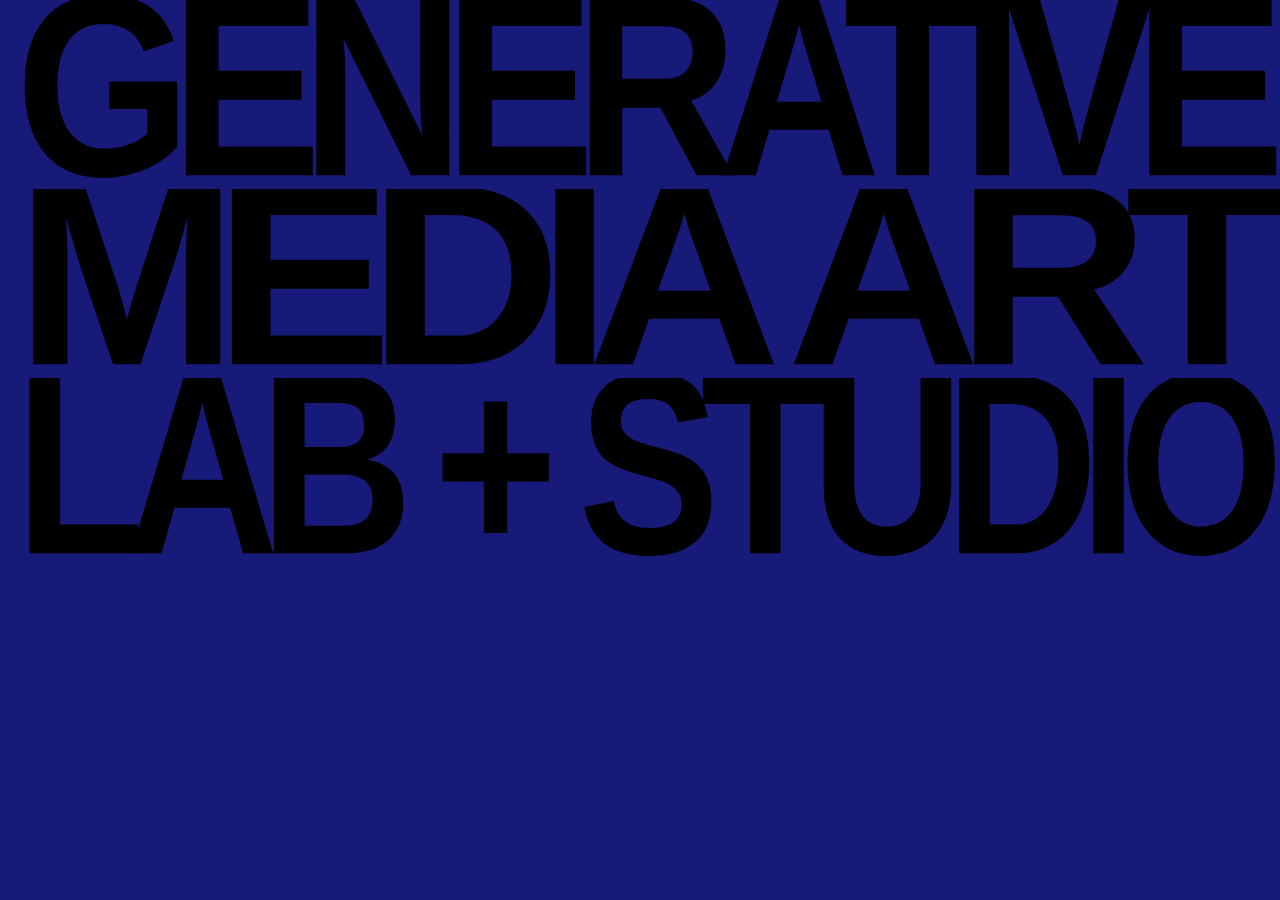
==== landing/index.html @ 099f0b15 "Build edge-to-edge typographic identity: index.html" ====
<!doctype html>
<html lang="en">
<head>
  <meta charset="utf-8">
  <meta name="viewport" content="width=device-width, initial-scale=1, viewport-fit=cover">
  <meta name="theme-color" content="#171a78">
  <title>Generative Media Art Lab + Studio</title>
  <link rel="stylesheet" href="./style.css">
</head>
<body>
  <main class="poster" aria-labelledby="title">
    <h1 id="title" class="title" aria-label="GENERATIVE MEDIA ART LAB + STUDIO">
      <span class="row row-one"><svg viewBox="0 20 1000 145" preserveAspectRatio="none" aria-hidden="true" focusable="false"><text x="12" y="157" textLength="976" lengthAdjust="spacingAndGlyphs">GENERATIVE</text></svg></span>
      <span class="row row-two"><svg viewBox="0 20 1000 145" preserveAspectRatio="none" aria-hidden="true" focusable="false"><text x="12" y="157" textLength="976" lengthAdjust="spacingAndGlyphs">MEDIA ART</text></svg></span>
      <span class="row row-three"><svg viewBox="0 20 1000 145" preserveAspectRatio="none" aria-hidden="true" focusable="false"><text x="12" y="157" textLength="976" lengthAdjust="spacingAndGlyphs">LAB + STUDIO</text></svg></span>
    </h1>
    <div class="identity">
      <p class="row acronym" aria-label="GSAIM"><svg viewBox="0 20 1000 145" preserveAspectRatio="none" aria-hidden="true" focusable="false"><text x="12" y="157" textLength="976" lengthAdjust="spacingAndGlyphs">GSAIM</text></svg></p>
      <div class="location">
        <p class="row university" aria-label="CHUNG-ANG UNIV."><svg viewBox="0 20 1000 145" preserveAspectRatio="none" aria-hidden="true" focusable="false"><text x="12" y="157" textLength="976" lengthAdjust="spacingAndGlyphs">CHUNG-ANG UNIV.</text></svg></p>
        <p class="row city" aria-label="SEOUL, KOREA"><svg viewBox="0 20 1000 145" preserveAspectRatio="none" aria-hidden="true" focusable="false"><text x="12" y="157" textLength="976" lengthAdjust="spacingAndGlyphs">SEOUL, KOREA</text></svg></p>
      </div>
    </div>
  </main>
  <script src="./script.js"></script>
</body>
</html>
---- landing/style.css ----
:root{--ground:#171a78;--ink:#f6f3e7;--px:0;--py:0;--drift:0}
*{box-sizing:border-box}html,body{margin:0;width:100%;min-height:100%}body{font-family:Arial,Helvetica,sans-serif;background:var(--ground);color:var(--ink)}button{font:inherit}
.signal{position:relative;isolation:isolate;overflow:hidden;min-height:100svh;display:flex;flex-direction:column;padding:28px 32px;background:var(--ground)}
.identity,.meta{position:relative;z-index:3;display:flex;justify-content:space-between;gap:18px;font-size:10px;letter-spacing:.08em}.identity{align-items:center}.meta{font-family:monospace;text-transform:uppercase;font-size:9px;color:#c9ccff}.hint{opacity:.6}
.transmission{margin:auto 0;width:100%;padding:62px 0 48px}h1{margin:0;font-size:clamp(60px,15.8vw,270px);font-weight:900;letter-spacing:-.09em;line-height:.72}.line{display:block;position:relative;width:max-content;white-space:nowrap;will-change:transform;transform-origin:50% 50%}
.line-one{margin-left:-5vw;transform:translate(calc(var(--px)*5vw + var(--drift)*1.8vw),calc(var(--py)*-2vh)) rotate(calc(-3deg + var(--px)*2deg))}
.line-two{margin: .03em 0 .04em 17vw;font-style:italic;transform:translate(calc(var(--px)*-8vw - var(--drift)*2.4vw),calc(var(--py)*3vh)) rotate(calc(2deg - var(--px)*3deg))}
.line-three{margin-left:-1vw;transform:translate(calc(var(--px)*3vw + var(--drift)*1.4vw),calc(var(--py)*-1.5vh)) rotate(calc(-1deg + var(--py)*2deg))}.plus{font-weight:400}
.hero-bottom{position:relative;z-index:3;display:flex;justify-content:space-between;align-items:end;gap:20px;margin-top:58px}.hero-bottom p{font-size:11px;line-height:1.5;margin:0}.remix{display:flex;align-items:center;gap:24px;padding:8px 0;color:var(--ink);background:none;border:0;border-bottom:1px solid #f6f3e760;font-size:11px;cursor:pointer}.remix span:last-child{font-size:20px}.remix:hover{border-color:var(--ink)}.remix:focus-visible{outline:2px solid var(--ink);outline-offset:6px}
.signal.remixed .line-one{margin-left:2vw}.signal.remixed .line-two{margin-left:8vw}.signal.remixed .line-three{margin-left:-6vw}
@media(min-width:1800px){h1{font-size:15vw}}
@media(max-width:600px){.signal{padding:22px 18px}.identity{font-size:9px;letter-spacing:0}.transmission{padding:95px 0 75px}h1{font-size:18vw;line-height:.82}.line-one{margin-left:-8vw}.line-two{margin-left:7vw}.line-three{margin-left:-5vw}.hero-bottom{margin-top:48px}.hero-bottom p,.remix{font-size:9px}.remix{gap:12px}.meta{font-size:7px}.hint{display:none}}
@media(max-height:500px) and (min-width:601px){.signal{padding:18px 28px}.transmission{padding:35px 0}h1{font-size:21vh}.hero-bottom{margin-top:28px}.line-two{margin-left:28vw}}
@media(prefers-reduced-motion:reduce){.line{transform:none;will-change:auto}.line-one{margin-left:-3vw}.line-two{margin-left:10vw}.line-three{margin-left:0}}
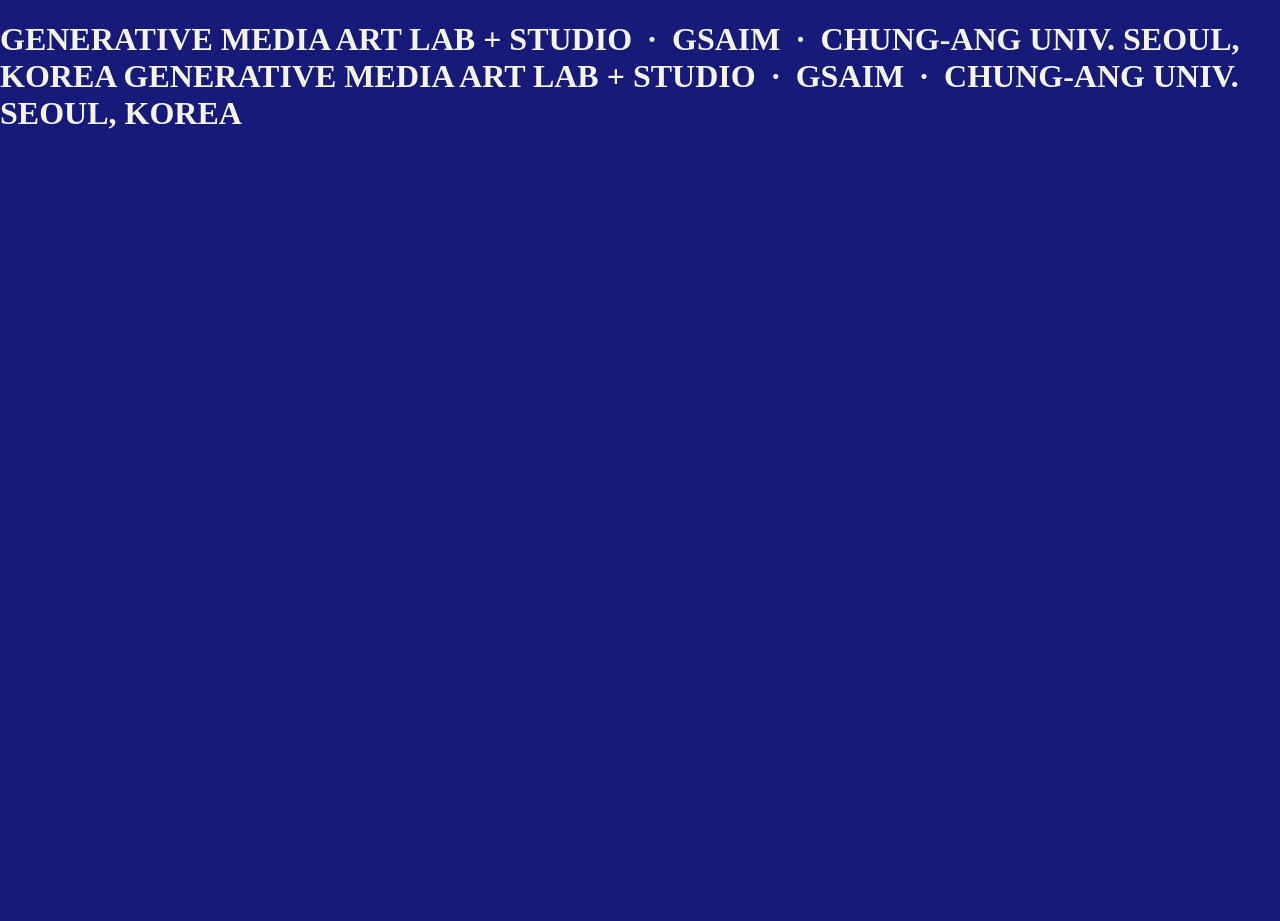
==== commit cb700ef5: "Use equal-size single-line scrolling identity: index.html" ====
--- a/landing/index.html
+++ b/landing/index.html
@@ -8,19 +8,11 @@
   <link rel="stylesheet" href="./style.css">
 </head>
 <body>
-  <main class="poster" aria-labelledby="title">
-    <h1 id="title" class="title" aria-label="GENERATIVE MEDIA ART LAB + STUDIO">
-      <span class="row row-one"><svg viewBox="0 20 1000 145" preserveAspectRatio="none" aria-hidden="true" focusable="false"><text x="12" y="157" textLength="976" lengthAdjust="spacingAndGlyphs">GENERATIVE</text></svg></span>
-      <span class="row row-two"><svg viewBox="0 20 1000 145" preserveAspectRatio="none" aria-hidden="true" focusable="false"><text x="12" y="157" textLength="976" lengthAdjust="spacingAndGlyphs">MEDIA ART</text></svg></span>
-      <span class="row row-three"><svg viewBox="0 20 1000 145" preserveAspectRatio="none" aria-hidden="true" focusable="false"><text x="12" y="157" textLength="976" lengthAdjust="spacingAndGlyphs">LAB + STUDIO</text></svg></span>
+  <main class="marquee" tabindex="0" aria-label="Scrolling lab identity. Focus to pause.">
+    <h1 class="track" aria-label="GENERATIVE MEDIA ART LAB + STUDIO, GSAIM, CHUNG-ANG UNIV. SEOUL, KOREA">
+      <span class="copy" aria-hidden="true">GENERATIVE MEDIA ART LAB + STUDIO  ·  GSAIM  ·  CHUNG-ANG UNIV. SEOUL, KOREA</span>
+      <span class="copy" aria-hidden="true">GENERATIVE MEDIA ART LAB + STUDIO  ·  GSAIM  ·  CHUNG-ANG UNIV. SEOUL, KOREA</span>
     </h1>
-    <div class="identity">
-      <p class="row acronym" aria-label="GSAIM"><svg viewBox="0 20 1000 145" preserveAspectRatio="none" aria-hidden="true" focusable="false"><text x="12" y="157" textLength="976" lengthAdjust="spacingAndGlyphs">GSAIM</text></svg></p>
-      <div class="location">
-        <p class="row university" aria-label="CHUNG-ANG UNIV."><svg viewBox="0 20 1000 145" preserveAspectRatio="none" aria-hidden="true" focusable="false"><text x="12" y="157" textLength="976" lengthAdjust="spacingAndGlyphs">CHUNG-ANG UNIV.</text></svg></p>
-        <p class="row city" aria-label="SEOUL, KOREA"><svg viewBox="0 20 1000 145" preserveAspectRatio="none" aria-hidden="true" focusable="false"><text x="12" y="157" textLength="976" lengthAdjust="spacingAndGlyphs">SEOUL, KOREA</text></svg></p>
-      </div>
-    </div>
   </main>
   <script src="./script.js"></script>
 </body>
--- a/landing/style.css
+++ b/landing/style.css
@@ -1,14 +1,76 @@
-:root{--ground:#171a78;--ink:#f6f3e7;--px:0;--py:0;--drift:0}
-*{box-sizing:border-box}html,body{margin:0;width:100%;min-height:100%}body{font-family:Arial,Helvetica,sans-serif;background:var(--ground);color:var(--ink)}button{font:inherit}
-.signal{position:relative;isolation:isolate;overflow:hidden;min-height:100svh;display:flex;flex-direction:column;padding:28px 32px;background:var(--ground)}
-.identity,.meta{position:relative;z-index:3;display:flex;justify-content:space-between;gap:18px;font-size:10px;letter-spacing:.08em}.identity{align-items:center}.meta{font-family:monospace;text-transform:uppercase;font-size:9px;color:#c9ccff}.hint{opacity:.6}
-.transmission{margin:auto 0;width:100%;padding:62px 0 48px}h1{margin:0;font-size:clamp(60px,15.8vw,270px);font-weight:900;letter-spacing:-.09em;line-height:.72}.line{display:block;position:relative;width:max-content;white-space:nowrap;will-change:transform;transform-origin:50% 50%}
-.line-one{margin-left:-5vw;transform:translate(calc(var(--px)*5vw + var(--drift)*1.8vw),calc(var(--py)*-2vh)) rotate(calc(-3deg + var(--px)*2deg))}
-.line-two{margin: .03em 0 .04em 17vw;font-style:italic;transform:translate(calc(var(--px)*-8vw - var(--drift)*2.4vw),calc(var(--py)*3vh)) rotate(calc(2deg - var(--px)*3deg))}
-.line-three{margin-left:-1vw;transform:translate(calc(var(--px)*3vw + var(--drift)*1.4vw),calc(var(--py)*-1.5vh)) rotate(calc(-1deg + var(--py)*2deg))}.plus{font-weight:400}
-.hero-bottom{position:relative;z-index:3;display:flex;justify-content:space-between;align-items:end;gap:20px;margin-top:58px}.hero-bottom p{font-size:11px;line-height:1.5;margin:0}.remix{display:flex;align-items:center;gap:24px;padding:8px 0;color:var(--ink);background:none;border:0;border-bottom:1px solid #f6f3e760;font-size:11px;cursor:pointer}.remix span:last-child{font-size:20px}.remix:hover{border-color:var(--ink)}.remix:focus-visible{outline:2px solid var(--ink);outline-offset:6px}
-.signal.remixed .line-one{margin-left:2vw}.signal.remixed .line-two{margin-left:8vw}.signal.remixed .line-three{margin-left:-6vw}
-@media(min-width:1800px){h1{font-size:15vw}}
-@media(max-width:600px){.signal{padding:22px 18px}.identity{font-size:9px;letter-spacing:0}.transmission{padding:95px 0 75px}h1{font-size:18vw;line-height:.82}.line-one{margin-left:-8vw}.line-two{margin-left:7vw}.line-three{margin-left:-5vw}.hero-bottom{margin-top:48px}.hero-bottom p,.remix{font-size:9px}.remix{gap:12px}.meta{font-size:7px}.hint{display:none}}
-@media(max-height:500px) and (min-width:601px){.signal{padding:18px 28px}.transmission{padding:35px 0}h1{font-size:21vh}.hero-bottom{margin-top:28px}.line-two{margin-left:28vw}}
-@media(prefers-reduced-motion:reduce){.line{transform:none;will-change:auto}.line-one{margin-left:-3vw}.line-two{margin-left:10vw}.line-three{margin-left:0}}
+:root {
+  --ground: #171a78;
+  --ink: #f6f3e7;
+  --px: 0;
+  --py: 0;
+}
+* { box-sizing: border-box; }
+html, body { margin: 0; width: 100%; height: 100%; }
+body { background: var(--ground); color: var(--ink); }
+.poster {
+  height: 100%;
+  height: 100svh;
+  min-height: 240px;
+  display: grid;
+  grid-template-rows: 3fr 1fr;
+  gap: clamp(4px, 1vh, 12px);
+  padding: clamp(8px, 1.4vw, 24px) clamp(6px, 1vw, 18px);
+  overflow: hidden;
+}
+.title {
+  display: grid;
+  grid-template-rows: repeat(3, minmax(0, 1fr));
+  gap: clamp(2px, .5vh, 6px);
+  margin: 0;
+  min-height: 0;
+}
+.row {
+  display: block;
+  min-width: 0;
+  min-height: 0;
+  margin: 0;
+  position: relative;
+}
+.row svg { display: block; width: 100%; height: 100%; overflow: visible; }
+.row text {
+  fill: currentColor;
+  font-family: "Arial Black", "Helvetica Neue", Arial, sans-serif;
+  font-size: 180px;
+  font-weight: 900;
+  letter-spacing: -5px;
+}
+.identity {
+  display: grid;
+  grid-template-columns: 1fr 1fr;
+  gap: clamp(12px, 2vw, 32px);
+  min-height: 0;
+}
+.location {
+  display: grid;
+  grid-template-rows: 1fr 1fr;
+  gap: 4px;
+  min-width: 0;
+  min-height: 0;
+}
+.row-one { transform: translate(calc(var(--px) * -7px), calc(var(--py) * 2px)); }
+.row-two { transform: translate(calc(var(--px) * 10px), calc(var(--py) * -3px)); }
+.row-three { transform: translate(calc(var(--px) * -5px), calc(var(--py) * 3px)); }
+.acronym { transform: translate(calc(var(--px) * 4px), calc(var(--py) * -2px)); }
+.location { transform: translate(calc(var(--px) * -3px), calc(var(--py) * 2px)); }
+.row-one svg { animation: breathe 11s ease-in-out infinite alternate; }
+.row-two svg { animation: breathe 13s ease-in-out -4s infinite alternate-reverse; }
+.row-three svg { animation: breathe 15s ease-in-out -8s infinite alternate; }
+@keyframes breathe {
+  from { transform: translateX(-.25%) scaleX(.992); }
+  to { transform: translateX(.25%) scaleX(1.002); }
+}
+@media (max-aspect-ratio: 3/4) {
+  .poster { grid-template-rows: 3fr 2fr; padding: 14px 8px; gap: 12px; }
+  .identity { grid-template-columns: 1fr; grid-template-rows: 1fr 1fr; gap: 12px; }
+  .location { gap: 6px; }
+  .title { gap: 8px; }
+}
+@media (prefers-reduced-motion: reduce) {
+  .row, .location, .row svg { transform: none; animation: none; }
+}
+.poster.paused .row svg { animation-play-state: paused; }
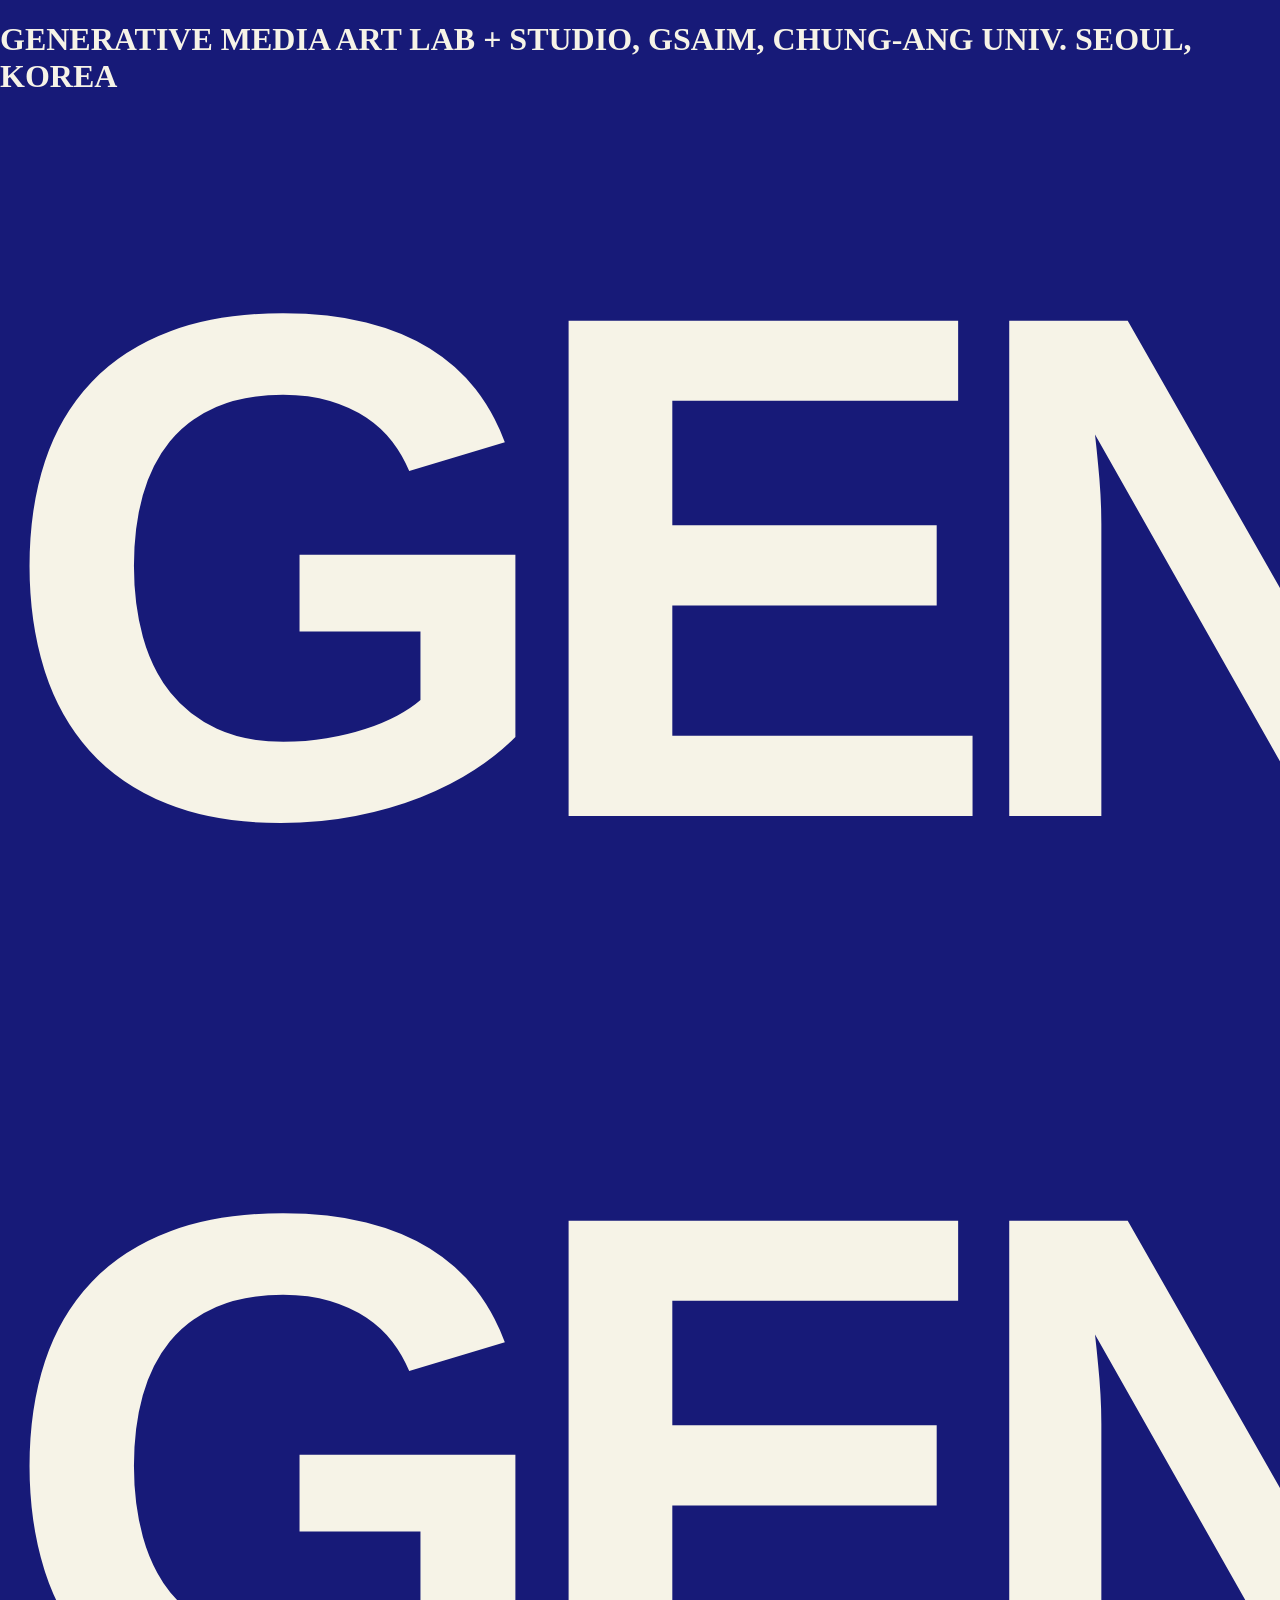
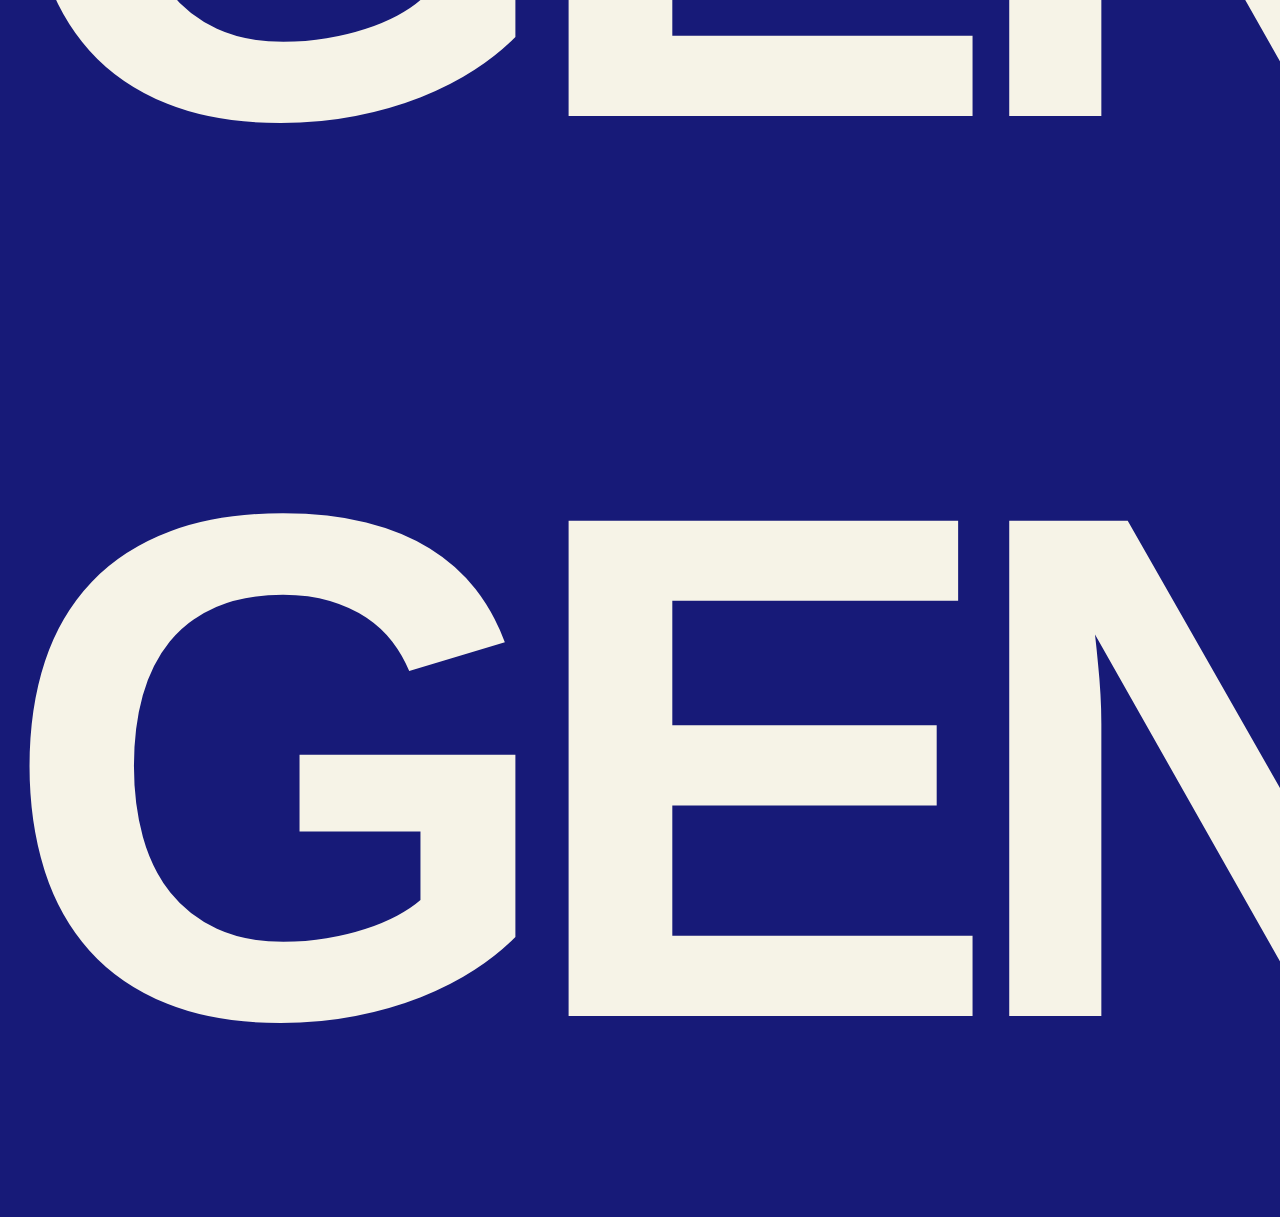
==== commit 4a91c47f: "Add three alternating Roboto Mono marquees: index.html" ====
--- a/landing/index.html
+++ b/landing/index.html
@@ -5,14 +5,23 @@
   <meta name="viewport" content="width=device-width, initial-scale=1, viewport-fit=cover">
   <meta name="theme-color" content="#171a78">
   <title>Generative Media Art Lab + Studio</title>
+  <link rel="preconnect" href="https://fonts.googleapis.com">
+  <link rel="preconnect" href="https://fonts.gstatic.com" crossorigin>
+  <link href="https://fonts.googleapis.com/css2?family=Roboto+Mono:wght@100..700&amp;display=swap" rel="stylesheet">
   <link rel="stylesheet" href="./style.css">
 </head>
 <body>
-  <main class="marquee" tabindex="0" aria-label="Scrolling lab identity. Focus to pause.">
-    <h1 class="track" aria-label="GENERATIVE MEDIA ART LAB + STUDIO, GSAIM, CHUNG-ANG UNIV. SEOUL, KOREA">
-      <span class="copy" aria-hidden="true">GENERATIVE MEDIA ART LAB + STUDIO  ·  GSAIM  ·  CHUNG-ANG UNIV. SEOUL, KOREA</span>
-      <span class="copy" aria-hidden="true">GENERATIVE MEDIA ART LAB + STUDIO  ·  GSAIM  ·  CHUNG-ANG UNIV. SEOUL, KOREA</span>
-    </h1>
+  <main class="poster" aria-labelledby="title">
+    <h1 id="title" class="sr-only">GENERATIVE MEDIA ART LAB + STUDIO, GSAIM, CHUNG-ANG UNIV. SEOUL, KOREA</h1>
+    <div class="marquee" tabindex="0" role="region" aria-label="Lab identity, row 1. Focus to pause.">
+      <div class="track"><span class="copy">GENERATIVE MEDIA ART LAB + STUDIO  ·  GSAIM  ·  CHUNG-ANG UNIV. SEOUL, KOREA</span></div>
+    </div>
+    <div class="marquee reverse" tabindex="0" role="region" aria-label="Lab identity, row 2. Focus to pause.">
+      <div class="track"><span class="copy">GENERATIVE MEDIA ART LAB + STUDIO  ·  GSAIM  ·  CHUNG-ANG UNIV. SEOUL, KOREA</span></div>
+    </div>
+    <div class="marquee" tabindex="0" role="region" aria-label="Lab identity, row 3. Focus to pause.">
+      <div class="track"><span class="copy">GENERATIVE MEDIA ART LAB + STUDIO  ·  GSAIM  ·  CHUNG-ANG UNIV. SEOUL, KOREA</span></div>
+    </div>
   </main>
   <script src="./script.js"></script>
 </body>
--- a/landing/style.css
+++ b/landing/style.css
@@ -1,76 +1,46 @@
 :root {
   --ground: #171a78;
   --ink: #f6f3e7;
-  --px: 0;
-  --py: 0;
+  --duration: 180s;
 }
 * { box-sizing: border-box; }
 html, body { margin: 0; width: 100%; height: 100%; }
 body { background: var(--ground); color: var(--ink); }
-.poster {
+.marquee {
+  display: flex;
+  align-items: center;
+  width: 100%;
   height: 100%;
   height: 100svh;
-  min-height: 240px;
-  display: grid;
-  grid-template-rows: 3fr 1fr;
-  gap: clamp(4px, 1vh, 12px);
-  padding: clamp(8px, 1.4vw, 24px) clamp(6px, 1vw, 18px);
   overflow: hidden;
 }
-.title {
-  display: grid;
-  grid-template-rows: repeat(3, minmax(0, 1fr));
-  gap: clamp(2px, .5vh, 6px);
+.track {
+  display: flex;
+  flex: none;
+  width: max-content;
   margin: 0;
-  min-height: 0;
+  font-family: "Arial Black", "Helvetica Neue", Arial, sans-serif;
+  font-size: 80vh;
+  font-size: 80svh;
+  font-weight: 900;
+  line-height: 1;
+  letter-spacing: -.055em;
+  white-space: nowrap;
+  animation: flow var(--duration) linear infinite;
+  animation-play-state: paused;
+  will-change: transform;
 }
-.row {
-  display: block;
-  min-width: 0;
-  min-height: 0;
-  margin: 0;
-  position: relative;
-}
-.row svg { display: block; width: 100%; height: 100%; overflow: visible; }
-.row text {
-  fill: currentColor;
-  font-family: "Arial Black", "Helvetica Neue", Arial, sans-serif;
-  font-size: 180px;
-  font-weight: 900;
-  letter-spacing: -5px;
-}
-.identity {
-  display: grid;
-  grid-template-columns: 1fr 1fr;
-  gap: clamp(12px, 2vw, 32px);
-  min-height: 0;
-}
-.location {
-  display: grid;
-  grid-template-rows: 1fr 1fr;
-  gap: 4px;
-  min-width: 0;
-  min-height: 0;
-}
-.row-one { transform: translate(calc(var(--px) * -7px), calc(var(--py) * 2px)); }
-.row-two { transform: translate(calc(var(--px) * 10px), calc(var(--py) * -3px)); }
-.row-three { transform: translate(calc(var(--px) * -5px), calc(var(--py) * 3px)); }
-.acronym { transform: translate(calc(var(--px) * 4px), calc(var(--py) * -2px)); }
-.location { transform: translate(calc(var(--px) * -3px), calc(var(--py) * 2px)); }
-.row-one svg { animation: breathe 11s ease-in-out infinite alternate; }
-.row-two svg { animation: breathe 13s ease-in-out -4s infinite alternate-reverse; }
-.row-three svg { animation: breathe 15s ease-in-out -8s infinite alternate; }
-@keyframes breathe {
-  from { transform: translateX(-.25%) scaleX(.992); }
-  to { transform: translateX(.25%) scaleX(1.002); }
-}
-@media (max-aspect-ratio: 3/4) {
-  .poster { grid-template-rows: 3fr 2fr; padding: 14px 8px; gap: 12px; }
-  .identity { grid-template-columns: 1fr; grid-template-rows: 1fr 1fr; gap: 12px; }
-  .location { gap: 6px; }
-  .title { gap: 8px; }
+.copy { flex: none; padding-right: 1em; }
+.ready .track { animation-play-state: running; }
+.marquee:focus .track,
+.paused .track { animation-play-state: paused; }
+.marquee:focus-visible { outline: 2px solid var(--ink); outline-offset: -6px; }
+@keyframes flow {
+  from { transform: translateX(0); }
+  to { transform: translateX(-50%); }
 }
 @media (prefers-reduced-motion: reduce) {
-  .row, .location, .row svg { transform: none; animation: none; }
+  .marquee { overflow-x: auto; }
+  .track { animation: none; transform: none; will-change: auto; }
+  .copy + .copy { display: none; }
 }
-.poster.paused .row svg { animation-play-state: paused; }
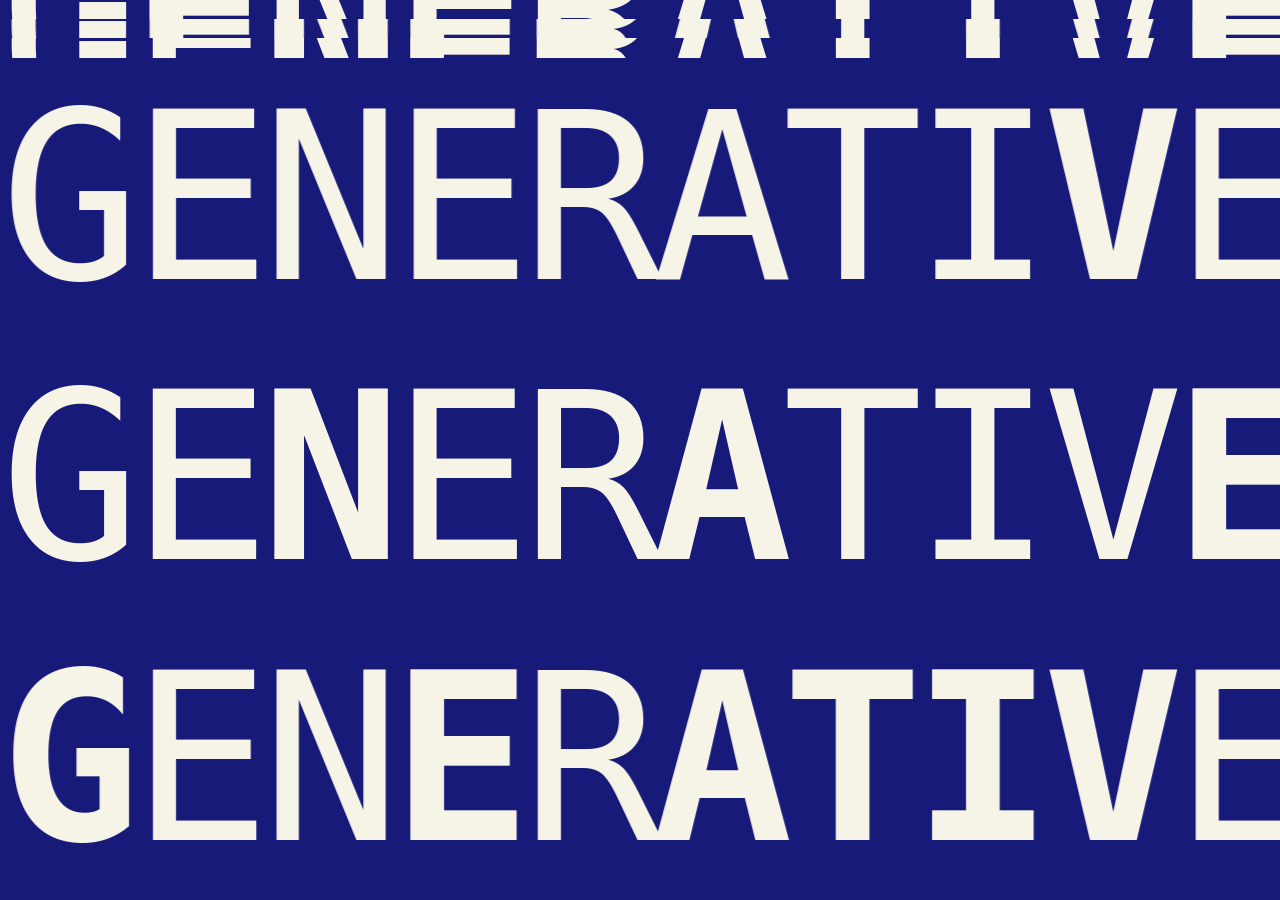
==== commit 21b7d874: "Add dense six-row marquee with fluid character weights: index.html" ====
--- a/landing/index.html
+++ b/landing/index.html
@@ -22,6 +22,15 @@
     <div class="marquee" tabindex="0" role="region" aria-label="Lab identity, row 3. Focus to pause.">
       <div class="track"><span class="copy">GENERATIVE MEDIA ART LAB + STUDIO  ·  GSAIM  ·  CHUNG-ANG UNIV. SEOUL, KOREA</span></div>
     </div>
+    <div class="marquee reverse" tabindex="0" role="region" aria-label="Lab identity, row 4. Focus to pause.">
+      <div class="track"><span class="copy">GENERATIVE MEDIA ART LAB + STUDIO  ·  GSAIM  ·  CHUNG-ANG UNIV. SEOUL, KOREA</span></div>
+    </div>
+    <div class="marquee" tabindex="0" role="region" aria-label="Lab identity, row 5. Focus to pause.">
+      <div class="track"><span class="copy">GENERATIVE MEDIA ART LAB + STUDIO  ·  GSAIM  ·  CHUNG-ANG UNIV. SEOUL, KOREA</span></div>
+    </div>
+    <div class="marquee reverse" tabindex="0" role="region" aria-label="Lab identity, row 6. Focus to pause.">
+      <div class="track"><span class="copy">GENERATIVE MEDIA ART LAB + STUDIO  ·  GSAIM  ·  CHUNG-ANG UNIV. SEOUL, KOREA</span></div>
+    </div>
   </main>
   <script src="./script.js"></script>
 </body>
--- a/landing/style.css
+++ b/landing/style.css
@@ -1,40 +1,53 @@
 :root {
   --ground: #171a78;
   --ink: #f6f3e7;
-  --duration: 180s;
 }
 * { box-sizing: border-box; }
 html, body { margin: 0; width: 100%; height: 100%; }
 body { background: var(--ground); color: var(--ink); }
-.marquee {
-  display: flex;
-  align-items: center;
+.poster {
+  display: grid;
+  grid-template-rows: repeat(3, minmax(0, 1fr));
   width: 100%;
   height: 100%;
   height: 100svh;
   overflow: hidden;
 }
+.sr-only {
+  position: absolute;
+  width: 1px;
+  height: 1px;
+  padding: 0;
+  margin: -1px;
+  overflow: hidden;
+  clip-path: inset(50%);
+  white-space: nowrap;
+}
+.marquee { display: flex; align-items: center; overflow: hidden; min-height: 0; }
 .track {
   display: flex;
   flex: none;
   width: max-content;
-  margin: 0;
-  font-family: "Arial Black", "Helvetica Neue", Arial, sans-serif;
-  font-size: 80vh;
-  font-size: 80svh;
-  font-weight: 900;
-  line-height: 1;
-  letter-spacing: -.055em;
+  font-family: "Roboto Mono", monospace;
+  font-size: 26vh;
+  font-size: 26svh;
+  font-weight: 400;
+  font-synthesis: none;
+  line-height: 1.2;
+  letter-spacing: -.045em;
   white-space: nowrap;
-  animation: flow var(--duration) linear infinite;
+  animation: flow var(--duration, 120s) linear infinite;
+  animation-delay: var(--delay, 0s);
   animation-play-state: paused;
   will-change: transform;
 }
-.copy { flex: none; padding-right: 1em; }
+.copy { flex: none; padding-right: 2ch; }
+.glyph { font-weight: var(--weight, 400); }
+.reverse .track { animation-direction: reverse; }
 .ready .track { animation-play-state: running; }
 .marquee:focus .track,
 .paused .track { animation-play-state: paused; }
-.marquee:focus-visible { outline: 2px solid var(--ink); outline-offset: -6px; }
+.marquee:focus-visible { outline: 2px solid var(--ink); outline-offset: -4px; }
 @keyframes flow {
   from { transform: translateX(0); }
   to { transform: translateX(-50%); }
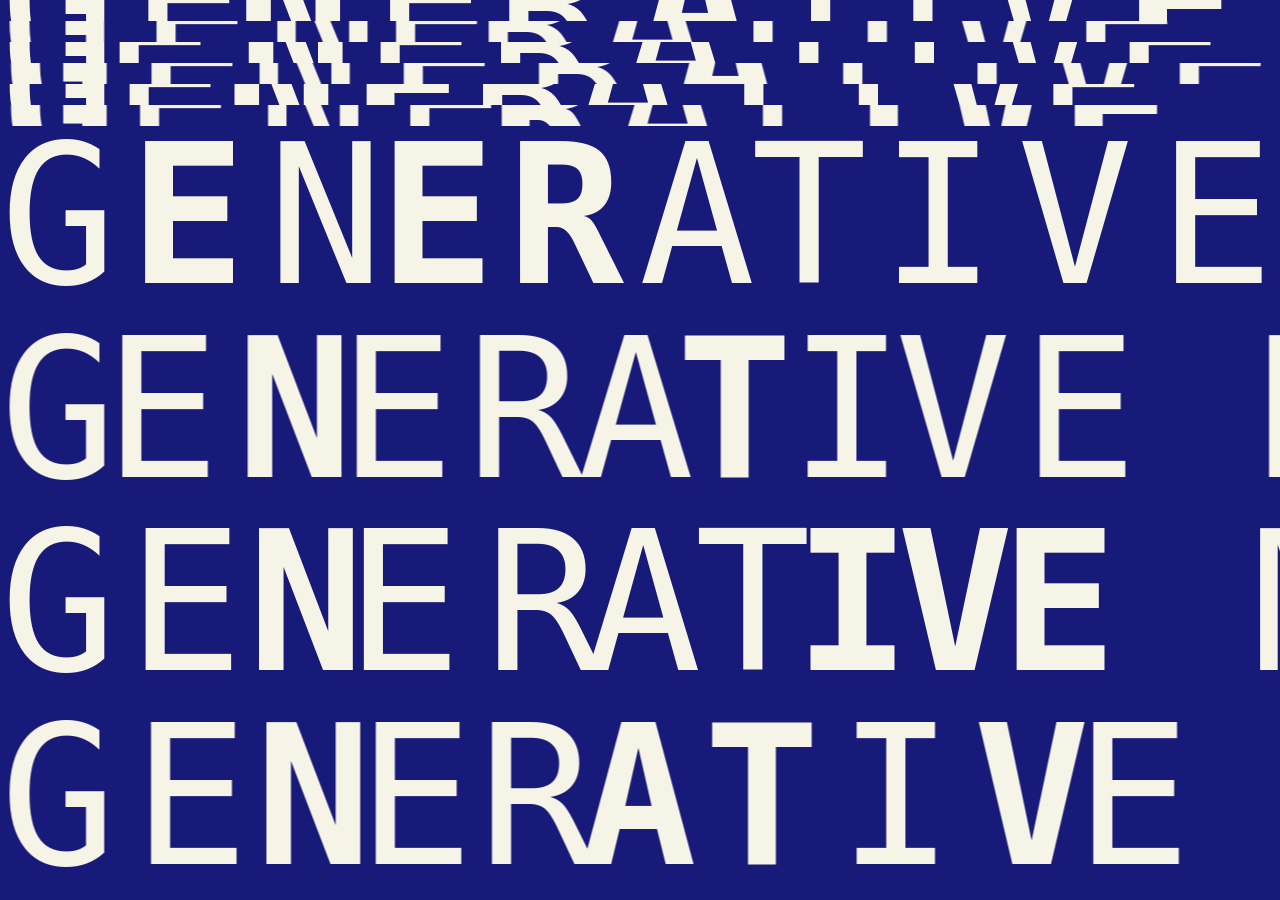
==== commit 4ced683f: "Use ten dense rows with continuously changing spacing: index.html" ====
--- a/landing/index.html
+++ b/landing/index.html
@@ -31,6 +31,18 @@
     <div class="marquee reverse" tabindex="0" role="region" aria-label="Lab identity, row 6. Focus to pause.">
       <div class="track"><span class="copy">GENERATIVE MEDIA ART LAB + STUDIO  ·  GSAIM  ·  CHUNG-ANG UNIV. SEOUL, KOREA</span></div>
     </div>
+    <div class="marquee" tabindex="0" role="region" aria-label="Lab identity, row 7. Focus to pause.">
+      <div class="track"><span class="copy">GENERATIVE MEDIA ART LAB + STUDIO  ·  GSAIM  ·  CHUNG-ANG UNIV. SEOUL, KOREA</span></div>
+    </div>
+    <div class="marquee reverse" tabindex="0" role="region" aria-label="Lab identity, row 8. Focus to pause.">
+      <div class="track"><span class="copy">GENERATIVE MEDIA ART LAB + STUDIO  ·  GSAIM  ·  CHUNG-ANG UNIV. SEOUL, KOREA</span></div>
+    </div>
+    <div class="marquee" tabindex="0" role="region" aria-label="Lab identity, row 9. Focus to pause.">
+      <div class="track"><span class="copy">GENERATIVE MEDIA ART LAB + STUDIO  ·  GSAIM  ·  CHUNG-ANG UNIV. SEOUL, KOREA</span></div>
+    </div>
+    <div class="marquee reverse" tabindex="0" role="region" aria-label="Lab identity, row 10. Focus to pause.">
+      <div class="track"><span class="copy">GENERATIVE MEDIA ART LAB + STUDIO  ·  GSAIM  ·  CHUNG-ANG UNIV. SEOUL, KOREA</span></div>
+    </div>
   </main>
   <script src="./script.js"></script>
 </body>
--- a/landing/style.css
+++ b/landing/style.css
@@ -7,7 +7,7 @@
 body { background: var(--ground); color: var(--ink); }
 .poster {
   display: grid;
-  grid-template-rows: repeat(3, minmax(0, 1fr));
+  grid-template-rows: repeat(6, minmax(0, 1fr));
   width: 100%;
   height: 100%;
   height: 100svh;
@@ -29,23 +29,36 @@
   flex: none;
   width: max-content;
   font-family: "Roboto Mono", monospace;
-  font-size: 26vh;
-  font-size: 26svh;
+  font-size: 21.5vh;
+  font-size: 21.5svh;
   font-weight: 400;
   font-synthesis: none;
-  line-height: 1.2;
-  letter-spacing: -.045em;
+  line-height: 1;
+  letter-spacing: 0;
   white-space: nowrap;
   animation: flow var(--duration, 120s) linear infinite;
   animation-delay: var(--delay, 0s);
   animation-play-state: paused;
   will-change: transform;
 }
-.copy { flex: none; padding-right: 2ch; }
-.glyph { font-weight: var(--weight, 400); }
+.copy { flex: none; padding-right: 2ch; transform: translateY(-.03em); }
+.glyph {
+  display: inline-block;
+  width: .6em;
+  margin-right: var(--spacing, 0em);
+  font-weight: var(--weight, 400);
+  animation: weight-shift var(--weight-duration, 4s) ease-in-out
+    var(--weight-delay, 0s) infinite alternate;
+}
+@keyframes weight-shift {
+  0%, 15% { font-weight: 100; }
+  85%, 100% { font-weight: 700; }
+}
 .reverse .track { animation-direction: reverse; }
 .ready .track { animation-play-state: running; }
 .marquee:focus .track,
+.marquee:focus .glyph,
+.paused .glyph,
 .paused .track { animation-play-state: paused; }
 .marquee:focus-visible { outline: 2px solid var(--ink); outline-offset: -4px; }
 @keyframes flow {
@@ -55,5 +68,6 @@
 @media (prefers-reduced-motion: reduce) {
   .marquee { overflow-x: auto; }
   .track { animation: none; transform: none; will-change: auto; }
+  .glyph { animation: none; }
   .copy + .copy { display: none; }
 }
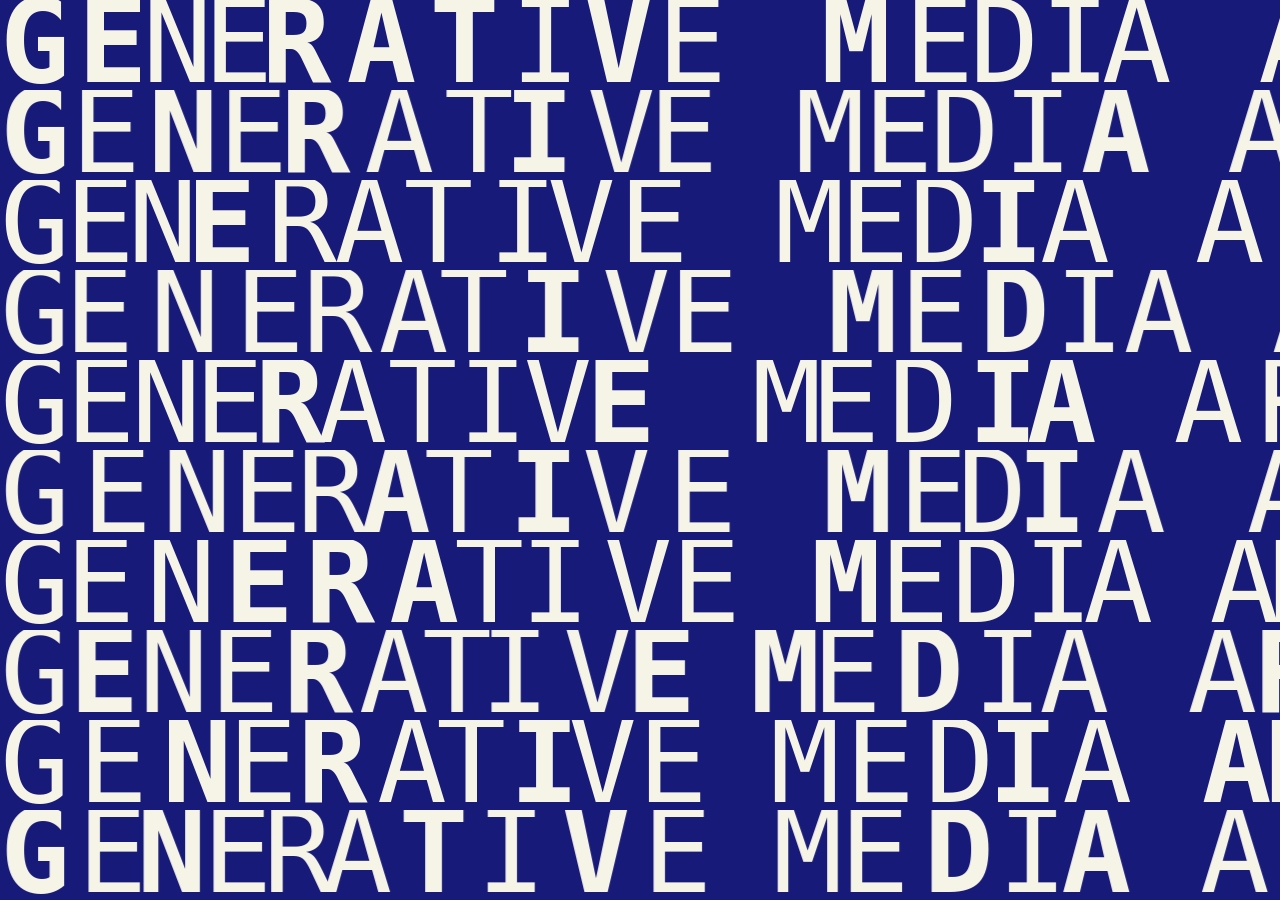
==== commit 83886b74: "Emphasize bidirectional character movement and compact spaces: index.html" ====
--- a/landing/index.html
+++ b/landing/index.html
@@ -14,34 +14,34 @@
   <main class="poster" aria-labelledby="title">
     <h1 id="title" class="sr-only">GENERATIVE MEDIA ART LAB + STUDIO, GSAIM, CHUNG-ANG UNIV. SEOUL, KOREA</h1>
     <div class="marquee" tabindex="0" role="region" aria-label="Lab identity, row 1. Focus to pause.">
-      <div class="track"><span class="copy">GENERATIVE MEDIA ART LAB + STUDIO  ·  GSAIM  ·  CHUNG-ANG UNIV. SEOUL, KOREA</span></div>
+      <div class="track"><span class="copy">GENERATIVE MEDIA ART LAB + STUDIO · GSAIM · CHUNG-ANG UNIV. SEOUL, KOREA</span></div>
     </div>
     <div class="marquee reverse" tabindex="0" role="region" aria-label="Lab identity, row 2. Focus to pause.">
-      <div class="track"><span class="copy">GENERATIVE MEDIA ART LAB + STUDIO  ·  GSAIM  ·  CHUNG-ANG UNIV. SEOUL, KOREA</span></div>
+      <div class="track"><span class="copy">GENERATIVE MEDIA ART LAB + STUDIO · GSAIM · CHUNG-ANG UNIV. SEOUL, KOREA</span></div>
     </div>
     <div class="marquee" tabindex="0" role="region" aria-label="Lab identity, row 3. Focus to pause.">
-      <div class="track"><span class="copy">GENERATIVE MEDIA ART LAB + STUDIO  ·  GSAIM  ·  CHUNG-ANG UNIV. SEOUL, KOREA</span></div>
+      <div class="track"><span class="copy">GENERATIVE MEDIA ART LAB + STUDIO · GSAIM · CHUNG-ANG UNIV. SEOUL, KOREA</span></div>
     </div>
     <div class="marquee reverse" tabindex="0" role="region" aria-label="Lab identity, row 4. Focus to pause.">
-      <div class="track"><span class="copy">GENERATIVE MEDIA ART LAB + STUDIO  ·  GSAIM  ·  CHUNG-ANG UNIV. SEOUL, KOREA</span></div>
+      <div class="track"><span class="copy">GENERATIVE MEDIA ART LAB + STUDIO · GSAIM · CHUNG-ANG UNIV. SEOUL, KOREA</span></div>
     </div>
     <div class="marquee" tabindex="0" role="region" aria-label="Lab identity, row 5. Focus to pause.">
-      <div class="track"><span class="copy">GENERATIVE MEDIA ART LAB + STUDIO  ·  GSAIM  ·  CHUNG-ANG UNIV. SEOUL, KOREA</span></div>
+      <div class="track"><span class="copy">GENERATIVE MEDIA ART LAB + STUDIO · GSAIM · CHUNG-ANG UNIV. SEOUL, KOREA</span></div>
     </div>
     <div class="marquee reverse" tabindex="0" role="region" aria-label="Lab identity, row 6. Focus to pause.">
-      <div class="track"><span class="copy">GENERATIVE MEDIA ART LAB + STUDIO  ·  GSAIM  ·  CHUNG-ANG UNIV. SEOUL, KOREA</span></div>
+      <div class="track"><span class="copy">GENERATIVE MEDIA ART LAB + STUDIO · GSAIM · CHUNG-ANG UNIV. SEOUL, KOREA</span></div>
     </div>
     <div class="marquee" tabindex="0" role="region" aria-label="Lab identity, row 7. Focus to pause.">
-      <div class="track"><span class="copy">GENERATIVE MEDIA ART LAB + STUDIO  ·  GSAIM  ·  CHUNG-ANG UNIV. SEOUL, KOREA</span></div>
+      <div class="track"><span class="copy">GENERATIVE MEDIA ART LAB + STUDIO · GSAIM · CHUNG-ANG UNIV. SEOUL, KOREA</span></div>
     </div>
     <div class="marquee reverse" tabindex="0" role="region" aria-label="Lab identity, row 8. Focus to pause.">
-      <div class="track"><span class="copy">GENERATIVE MEDIA ART LAB + STUDIO  ·  GSAIM  ·  CHUNG-ANG UNIV. SEOUL, KOREA</span></div>
+      <div class="track"><span class="copy">GENERATIVE MEDIA ART LAB + STUDIO · GSAIM · CHUNG-ANG UNIV. SEOUL, KOREA</span></div>
     </div>
     <div class="marquee" tabindex="0" role="region" aria-label="Lab identity, row 9. Focus to pause.">
-      <div class="track"><span class="copy">GENERATIVE MEDIA ART LAB + STUDIO  ·  GSAIM  ·  CHUNG-ANG UNIV. SEOUL, KOREA</span></div>
+      <div class="track"><span class="copy">GENERATIVE MEDIA ART LAB + STUDIO · GSAIM · CHUNG-ANG UNIV. SEOUL, KOREA</span></div>
     </div>
     <div class="marquee reverse" tabindex="0" role="region" aria-label="Lab identity, row 10. Focus to pause.">
-      <div class="track"><span class="copy">GENERATIVE MEDIA ART LAB + STUDIO  ·  GSAIM  ·  CHUNG-ANG UNIV. SEOUL, KOREA</span></div>
+      <div class="track"><span class="copy">GENERATIVE MEDIA ART LAB + STUDIO · GSAIM · CHUNG-ANG UNIV. SEOUL, KOREA</span></div>
     </div>
   </main>
   <script src="./script.js"></script>
--- a/landing/style.css
+++ b/landing/style.css
@@ -7,7 +7,7 @@
 body { background: var(--ground); color: var(--ink); }
 .poster {
   display: grid;
-  grid-template-rows: repeat(6, minmax(0, 1fr));
+  grid-template-rows: repeat(10, minmax(0, 1fr));
   width: 100%;
   height: 100%;
   height: 100svh;
@@ -29,8 +29,8 @@
   flex: none;
   width: max-content;
   font-family: "Roboto Mono", monospace;
-  font-size: 21.5vh;
-  font-size: 21.5svh;
+  font-size: 12.9vh;
+  font-size: 12.9svh;
   font-weight: 400;
   font-synthesis: none;
   line-height: 1;
@@ -48,7 +48,13 @@
   margin-right: var(--spacing, 0em);
   font-weight: var(--weight, 400);
   animation: weight-shift var(--weight-duration, 4s) ease-in-out
-    var(--weight-delay, 0s) infinite alternate;
+    var(--weight-delay, 0s) infinite alternate,
+    spacing-shift var(--spacing-duration, 5s) ease-in-out
+    var(--spacing-delay, 0s) infinite alternate;
+}
+@keyframes spacing-shift {
+  from { margin-right: calc(var(--spacing, 0em) - var(--spacing-shift, 0em)); }
+  to { margin-right: calc(var(--spacing, 0em) + var(--spacing-shift, 0em)); }
 }
 @keyframes weight-shift {
   0%, 15% { font-weight: 100; }
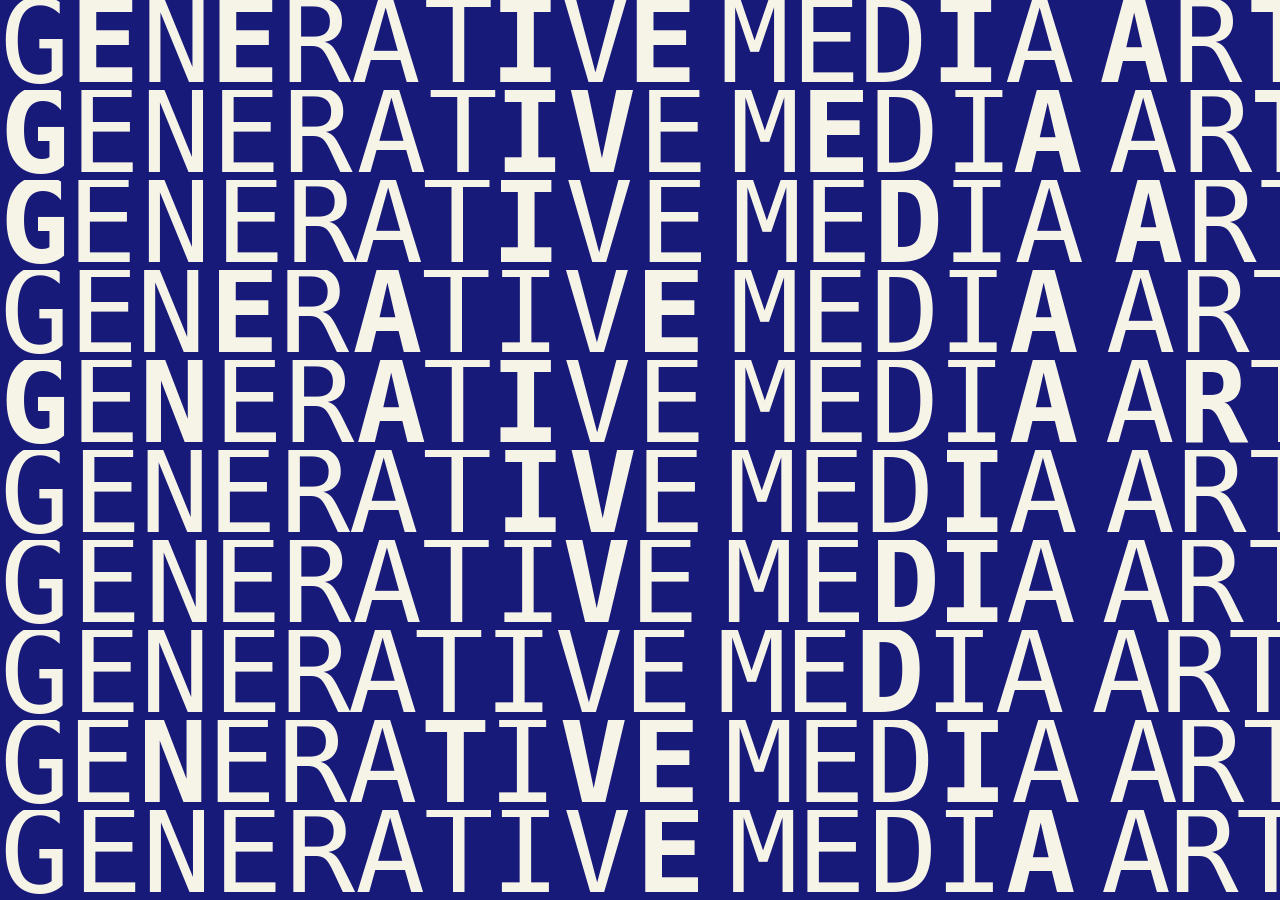
==== commit 33b3e00d: "Use IBM Plex Sans with stepped weights and restrained overlap: index.html" ====
--- a/landing/index.html
+++ b/landing/index.html
@@ -7,40 +7,40 @@
   <title>Generative Media Art Lab + Studio</title>
   <link rel="preconnect" href="https://fonts.googleapis.com">
   <link rel="preconnect" href="https://fonts.gstatic.com" crossorigin>
-  <link href="https://fonts.googleapis.com/css2?family=Roboto+Mono:wght@100..700&amp;display=swap" rel="stylesheet">
+  <link href="https://fonts.googleapis.com/css2?family=IBM+Plex+Sans:wght@100;200;300;400;500;600;700&amp;display=swap" rel="stylesheet">
   <link rel="stylesheet" href="./style.css">
 </head>
 <body>
   <main class="poster" aria-labelledby="title">
     <h1 id="title" class="sr-only">GENERATIVE MEDIA ART LAB + STUDIO, GSAIM, CHUNG-ANG UNIV. SEOUL, KOREA</h1>
-    <div class="marquee" tabindex="0" role="region" aria-label="Lab identity, row 1. Focus to pause.">
+    <div class="marquee" tabindex="0" role="region" aria-label="Lab identity, row 1. Tab to pause.">
       <div class="track"><span class="copy">GENERATIVE MEDIA ART LAB + STUDIO · GSAIM · CHUNG-ANG UNIV. SEOUL, KOREA</span></div>
     </div>
-    <div class="marquee reverse" tabindex="0" role="region" aria-label="Lab identity, row 2. Focus to pause.">
+    <div class="marquee reverse" tabindex="0" role="region" aria-label="Lab identity, row 2. Tab to pause.">
       <div class="track"><span class="copy">GENERATIVE MEDIA ART LAB + STUDIO · GSAIM · CHUNG-ANG UNIV. SEOUL, KOREA</span></div>
     </div>
-    <div class="marquee" tabindex="0" role="region" aria-label="Lab identity, row 3. Focus to pause.">
+    <div class="marquee" tabindex="0" role="region" aria-label="Lab identity, row 3. Tab to pause.">
       <div class="track"><span class="copy">GENERATIVE MEDIA ART LAB + STUDIO · GSAIM · CHUNG-ANG UNIV. SEOUL, KOREA</span></div>
     </div>
-    <div class="marquee reverse" tabindex="0" role="region" aria-label="Lab identity, row 4. Focus to pause.">
+    <div class="marquee reverse" tabindex="0" role="region" aria-label="Lab identity, row 4. Tab to pause.">
       <div class="track"><span class="copy">GENERATIVE MEDIA ART LAB + STUDIO · GSAIM · CHUNG-ANG UNIV. SEOUL, KOREA</span></div>
     </div>
-    <div class="marquee" tabindex="0" role="region" aria-label="Lab identity, row 5. Focus to pause.">
+    <div class="marquee" tabindex="0" role="region" aria-label="Lab identity, row 5. Tab to pause.">
       <div class="track"><span class="copy">GENERATIVE MEDIA ART LAB + STUDIO · GSAIM · CHUNG-ANG UNIV. SEOUL, KOREA</span></div>
     </div>
-    <div class="marquee reverse" tabindex="0" role="region" aria-label="Lab identity, row 6. Focus to pause.">
+    <div class="marquee reverse" tabindex="0" role="region" aria-label="Lab identity, row 6. Tab to pause.">
       <div class="track"><span class="copy">GENERATIVE MEDIA ART LAB + STUDIO · GSAIM · CHUNG-ANG UNIV. SEOUL, KOREA</span></div>
     </div>
-    <div class="marquee" tabindex="0" role="region" aria-label="Lab identity, row 7. Focus to pause.">
+    <div class="marquee" tabindex="0" role="region" aria-label="Lab identity, row 7. Tab to pause.">
       <div class="track"><span class="copy">GENERATIVE MEDIA ART LAB + STUDIO · GSAIM · CHUNG-ANG UNIV. SEOUL, KOREA</span></div>
     </div>
-    <div class="marquee reverse" tabindex="0" role="region" aria-label="Lab identity, row 8. Focus to pause.">
+    <div class="marquee reverse" tabindex="0" role="region" aria-label="Lab identity, row 8. Tab to pause.">
       <div class="track"><span class="copy">GENERATIVE MEDIA ART LAB + STUDIO · GSAIM · CHUNG-ANG UNIV. SEOUL, KOREA</span></div>
     </div>
-    <div class="marquee" tabindex="0" role="region" aria-label="Lab identity, row 9. Focus to pause.">
+    <div class="marquee" tabindex="0" role="region" aria-label="Lab identity, row 9. Tab to pause.">
       <div class="track"><span class="copy">GENERATIVE MEDIA ART LAB + STUDIO · GSAIM · CHUNG-ANG UNIV. SEOUL, KOREA</span></div>
     </div>
-    <div class="marquee reverse" tabindex="0" role="region" aria-label="Lab identity, row 10. Focus to pause.">
+    <div class="marquee reverse" tabindex="0" role="region" aria-label="Lab identity, row 10. Tab to pause.">
       <div class="track"><span class="copy">GENERATIVE MEDIA ART LAB + STUDIO · GSAIM · CHUNG-ANG UNIV. SEOUL, KOREA</span></div>
     </div>
   </main>
--- a/landing/style.css
+++ b/landing/style.css
@@ -41,7 +41,7 @@
   animation-play-state: paused;
   will-change: transform;
 }
-.copy { flex: none; padding-right: 2ch; transform: translateY(-.03em); }
+.copy { flex: none; padding-right: .7em; transform: translateY(-.03em); }
 .glyph {
   display: inline-block;
   width: .6em;
@@ -49,12 +49,17 @@
   font-weight: var(--weight, 400);
   animation: weight-shift var(--weight-duration, 4s) ease-in-out
     var(--weight-delay, 0s) infinite alternate,
-    spacing-shift var(--spacing-duration, 5s) ease-in-out
-    var(--spacing-delay, 0s) infinite alternate;
+    character-sway var(--sway-duration, 2s) ease-in-out
+    var(--sway-delay, 0s) infinite alternate;
 }
-@keyframes spacing-shift {
-  from { margin-right: calc(var(--spacing, 0em) - var(--spacing-shift, 0em)); }
-  to { margin-right: calc(var(--spacing, 0em) + var(--spacing-shift, 0em)); }
+.glyph.space {
+  width: .22em;
+  margin-right: 0;
+  animation: none;
+}
+@keyframes character-sway {
+  from { transform: translateX(calc(0em - var(--sway, .25em))); }
+  to { transform: translateX(var(--sway, .25em)); }
 }
 @keyframes weight-shift {
   0%, 15% { font-weight: 100; }
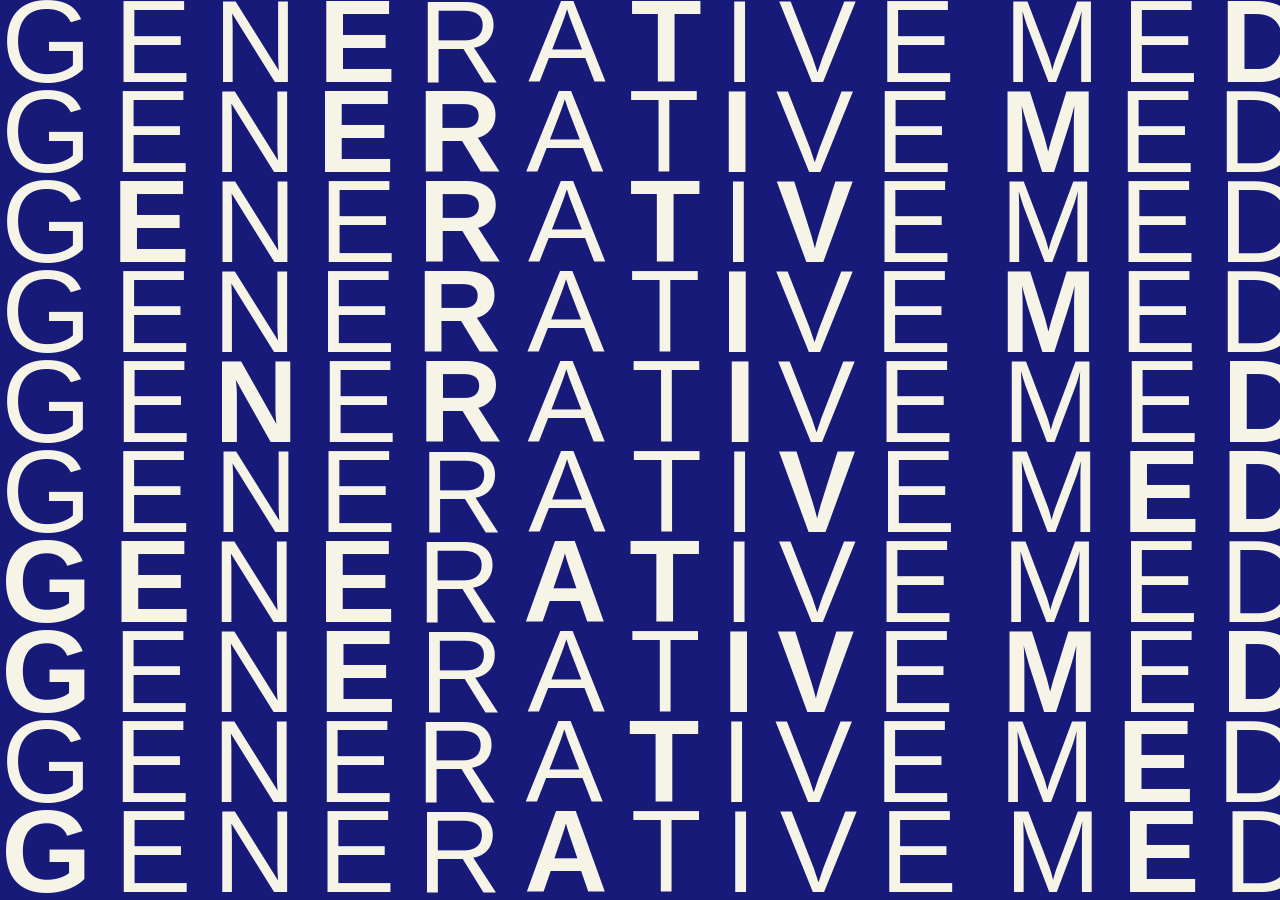
==== commit d764cf08: "Update landing identity, palette and pointer interactions: index.html" ====
--- a/landing/index.html
+++ b/landing/index.html
@@ -3,7 +3,7 @@
 <head>
   <meta charset="utf-8">
   <meta name="viewport" content="width=device-width, initial-scale=1, viewport-fit=cover">
-  <meta name="theme-color" content="#171a78">
+  <meta name="theme-color" content="#0000ff">
   <title>Generative Media Art Lab + Studio</title>
   <link rel="preconnect" href="https://fonts.googleapis.com">
   <link rel="preconnect" href="https://fonts.gstatic.com" crossorigin>
@@ -12,36 +12,36 @@
 </head>
 <body>
   <main class="poster" aria-labelledby="title">
-    <h1 id="title" class="sr-only">GENERATIVE MEDIA ART LAB + STUDIO, GSAIM, CHUNG-ANG UNIV. SEOUL, KOREA</h1>
-    <div class="marquee" tabindex="0" role="region" aria-label="Lab identity, row 1. Tab to pause.">
-      <div class="track"><span class="copy">GENERATIVE MEDIA ART LAB + STUDIO · GSAIM · CHUNG-ANG UNIV. SEOUL, KOREA</span></div>
+    <h1 id="title" class="sr-only">GENERATIVE MEDIA ART LAB + STUDIO, GSAIM, CHUNG-ANG UNIVERSITY · SEOUL, KOREA</h1>
+    <div class="marquee" role="region" aria-label="Lab identity, row 1">
+      <div class="track"><span class="copy">GENERATIVE MEDIA ART LAB + STUDIO · GSAIM · CHUNG-ANG UNIVERSITY · SEOUL, KOREA</span></div>
     </div>
-    <div class="marquee reverse" tabindex="0" role="region" aria-label="Lab identity, row 2. Tab to pause.">
-      <div class="track"><span class="copy">GENERATIVE MEDIA ART LAB + STUDIO · GSAIM · CHUNG-ANG UNIV. SEOUL, KOREA</span></div>
+    <div class="marquee reverse" role="region" aria-label="Lab identity, row 2">
+      <div class="track"><span class="copy">GENERATIVE MEDIA ART LAB + STUDIO · GSAIM · CHUNG-ANG UNIVERSITY · SEOUL, KOREA</span></div>
     </div>
-    <div class="marquee" tabindex="0" role="region" aria-label="Lab identity, row 3. Tab to pause.">
-      <div class="track"><span class="copy">GENERATIVE MEDIA ART LAB + STUDIO · GSAIM · CHUNG-ANG UNIV. SEOUL, KOREA</span></div>
+    <div class="marquee" role="region" aria-label="Lab identity, row 3">
+      <div class="track"><span class="copy">GENERATIVE MEDIA ART LAB + STUDIO · GSAIM · CHUNG-ANG UNIVERSITY · SEOUL, KOREA</span></div>
     </div>
-    <div class="marquee reverse" tabindex="0" role="region" aria-label="Lab identity, row 4. Tab to pause.">
-      <div class="track"><span class="copy">GENERATIVE MEDIA ART LAB + STUDIO · GSAIM · CHUNG-ANG UNIV. SEOUL, KOREA</span></div>
+    <div class="marquee reverse" role="region" aria-label="Lab identity, row 4">
+      <div class="track"><span class="copy">GENERATIVE MEDIA ART LAB + STUDIO · GSAIM · CHUNG-ANG UNIVERSITY · SEOUL, KOREA</span></div>
     </div>
-    <div class="marquee" tabindex="0" role="region" aria-label="Lab identity, row 5. Tab to pause.">
-      <div class="track"><span class="copy">GENERATIVE MEDIA ART LAB + STUDIO · GSAIM · CHUNG-ANG UNIV. SEOUL, KOREA</span></div>
+    <div class="marquee" role="region" aria-label="Lab identity, row 5">
+      <div class="track"><span class="copy">GENERATIVE MEDIA ART LAB + STUDIO · GSAIM · CHUNG-ANG UNIVERSITY · SEOUL, KOREA</span></div>
     </div>
-    <div class="marquee reverse" tabindex="0" role="region" aria-label="Lab identity, row 6. Tab to pause.">
-      <div class="track"><span class="copy">GENERATIVE MEDIA ART LAB + STUDIO · GSAIM · CHUNG-ANG UNIV. SEOUL, KOREA</span></div>
+    <div class="marquee reverse" role="region" aria-label="Lab identity, row 6">
+      <div class="track"><span class="copy">GENERATIVE MEDIA ART LAB + STUDIO · GSAIM · CHUNG-ANG UNIVERSITY · SEOUL, KOREA</span></div>
     </div>
-    <div class="marquee" tabindex="0" role="region" aria-label="Lab identity, row 7. Tab to pause.">
-      <div class="track"><span class="copy">GENERATIVE MEDIA ART LAB + STUDIO · GSAIM · CHUNG-ANG UNIV. SEOUL, KOREA</span></div>
+    <div class="marquee" role="region" aria-label="Lab identity, row 7">
+      <div class="track"><span class="copy">GENERATIVE MEDIA ART LAB + STUDIO · GSAIM · CHUNG-ANG UNIVERSITY · SEOUL, KOREA</span></div>
     </div>
-    <div class="marquee reverse" tabindex="0" role="region" aria-label="Lab identity, row 8. Tab to pause.">
-      <div class="track"><span class="copy">GENERATIVE MEDIA ART LAB + STUDIO · GSAIM · CHUNG-ANG UNIV. SEOUL, KOREA</span></div>
+    <div class="marquee reverse" role="region" aria-label="Lab identity, row 8">
+      <div class="track"><span class="copy">GENERATIVE MEDIA ART LAB + STUDIO · GSAIM · CHUNG-ANG UNIVERSITY · SEOUL, KOREA</span></div>
     </div>
-    <div class="marquee" tabindex="0" role="region" aria-label="Lab identity, row 9. Tab to pause.">
-      <div class="track"><span class="copy">GENERATIVE MEDIA ART LAB + STUDIO · GSAIM · CHUNG-ANG UNIV. SEOUL, KOREA</span></div>
+    <div class="marquee" role="region" aria-label="Lab identity, row 9">
+      <div class="track"><span class="copy">GENERATIVE MEDIA ART LAB + STUDIO · GSAIM · CHUNG-ANG UNIVERSITY · SEOUL, KOREA</span></div>
     </div>
-    <div class="marquee reverse" tabindex="0" role="region" aria-label="Lab identity, row 10. Tab to pause.">
-      <div class="track"><span class="copy">GENERATIVE MEDIA ART LAB + STUDIO · GSAIM · CHUNG-ANG UNIV. SEOUL, KOREA</span></div>
+    <div class="marquee reverse" role="region" aria-label="Lab identity, row 10">
+      <div class="track"><span class="copy">GENERATIVE MEDIA ART LAB + STUDIO · GSAIM · CHUNG-ANG UNIVERSITY · SEOUL, KOREA</span></div>
     </div>
   </main>
   <script src="./script.js"></script>
--- a/landing/style.css
+++ b/landing/style.css
@@ -28,7 +28,7 @@
   display: flex;
   flex: none;
   width: max-content;
-  font-family: "Roboto Mono", monospace;
+  font-family: "IBM Plex Sans", Arial, sans-serif;
   font-size: 12.9vh;
   font-size: 12.9svh;
   font-weight: 400;
@@ -44,12 +44,13 @@
 .copy { flex: none; padding-right: .7em; transform: translateY(-.03em); }
 .glyph {
   display: inline-block;
-  width: .6em;
-  margin-right: var(--spacing, 0em);
+  width: var(--advance, 1em);
+  text-align: center;
+  margin-right: var(--spacing, .16em);
   font-weight: var(--weight, 400);
-  animation: weight-shift var(--weight-duration, 4s) ease-in-out
-    var(--weight-delay, 0s) infinite alternate,
-    character-sway var(--sway-duration, 2s) ease-in-out
+  animation: weight-shift var(--weight-duration, 4s) steps(1, end)
+    var(--weight-delay, 0s) infinite,
+    character-sway var(--sway-duration, 1s) cubic-bezier(.65, 0, .35, 1)
     var(--sway-delay, 0s) infinite alternate;
 }
 .glyph.space {
@@ -58,17 +59,21 @@
   animation: none;
 }
 @keyframes character-sway {
-  from { transform: translateX(calc(0em - var(--sway, .25em))); }
-  to { transform: translateX(var(--sway, .25em)); }
+  from { transform: translateX(calc(0em - var(--sway, .08em))); }
+  to { transform: translateX(var(--sway, .08em)); }
 }
 @keyframes weight-shift {
-  0%, 15% { font-weight: 100; }
-  85%, 100% { font-weight: 700; }
+  0%, 100% { font-weight: 100; }
+  16% { font-weight: 700; }
+  35% { font-weight: 200; }
+  52% { font-weight: 500; }
+  74% { font-weight: 300; }
+  88% { font-weight: 600; }
 }
 .reverse .track { animation-direction: reverse; }
 .ready .track { animation-play-state: running; }
-.marquee:focus .track,
-.marquee:focus .glyph,
+.marquee:focus-visible .track,
+.marquee:focus-visible .glyph,
 .paused .glyph,
 .paused .track { animation-play-state: paused; }
 .marquee:focus-visible { outline: 2px solid var(--ink); outline-offset: -4px; }
